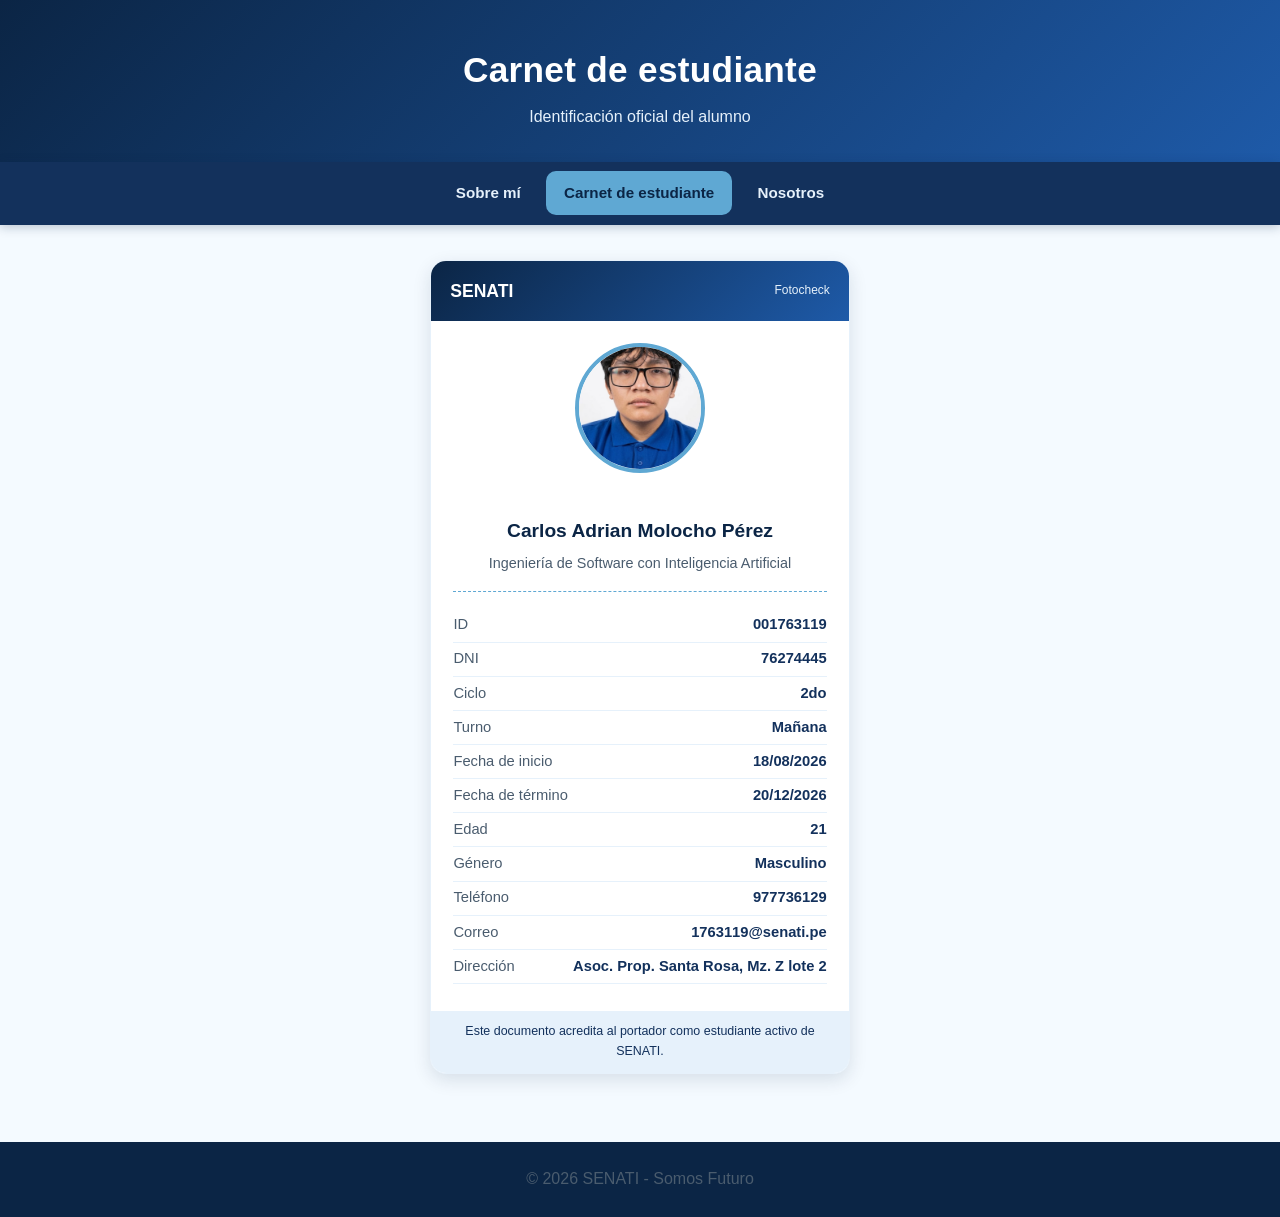
==== carnet.html @ 8405b0fd "Add files via upload" ====
<!DOCTYPE html>
<html lang="es">
<head>
    <meta charset="UTF-8">
    <meta name="viewport" content="width=device-width, initial-scale=1.0">
    <link rel="stylesheet" href="estilo.css">
    <title>Carnet de estudiante - Carlos Molocho</title>
</head>
<body>

    <header>
        <h1>Carnet de estudiante</h1>
        <p>Identificación oficial del alumno</p>
    </header>

    <nav>
        <a href="index.html">Sobre mí</a>
        <a href="carnet.html" class="activo">Carnet de estudiante</a>
        <a href="nosotros.html">Nosotros</a>
    </nav>

    <main>
        <div class="carnet">
            <div class="carnet-cabecera">
                <h2>SENATI</h2>
                <span>Fotocheck</span>
            </div>

            <div class="carnet-cuerpo">
                <img src="foto_estudiante.jpg" alt="Foto de Carlos Adrian Molocho Pérez" class="foto-carnet">

                <h3>Carlos Adrian Molocho Pérez</h3>
                <p class="carrera">Ingeniería de Software con Inteligencia Artificial</p>

                <div class="carnet-datos">
                    <p><span>ID</span> <strong>001763119</strong></p>
                    <p><span>DNI</span> <strong>76274445</strong></p>
                    <p><span>Ciclo</span> <strong>2do</strong></p>
                    <p><span>Turno</span> <strong>Mañana</strong></p>
                    <p><span>Fecha de inicio</span> <strong>18/08/2026</strong></p>
                    <p><span>Fecha de término</span> <strong>20/12/2026</strong></p>
                    <p><span>Edad</span> <strong>21</strong></p>
                    <p><span>Género</span> <strong>Masculino</strong></p>
                    <p><span>Teléfono</span> <strong>977736129</strong></p>
                    <p><span>Correo</span> <strong>1763119@senati.pe</strong></p>
                    <p><span>Dirección</span> <strong>Asoc. Prop. Santa Rosa, Mz. Z lote 2</strong></p>
                </div>
            </div>

            <div class="carnet-pie">
                Este documento acredita al portador como estudiante activo de SENATI.
            </div>
        </div>
    </main>

    <footer>
        <p>&copy; 2026 SENATI - Somos Futuro</p>
    </footer>

</body>
</html>
---- estilo.css ----
:root{
  --azul-noche:   #0B2545;   
  --azul-oscuro:  #13315C;   
  --azul-medio:   #1E5AA8;  
  --azul-claro:   #5FA8D3;   
  --azul-pastel:  #E6F1FB;   
  --azul-hielo:   #F4FAFF;   
  --blanco:       #FFFFFF;
  --texto:        #1C2B3A;
  --texto-suave:  #4A5C6E;

  --radio: 10px;
  --sombra: 0 6px 18px rgba(11, 37, 69, 0.12);
}

*{
  box-sizing: border-box;
}

html{
  scroll-behavior: smooth;
}

body{
  margin: 0;
  font-family: Arial, Helvetica, sans-serif;
  color: var(--texto);
  background: var(--azul-hielo);
  line-height: 1.6;
}

header{
  background: linear-gradient(135deg, var(--azul-noche) 0%, var(--azul-medio) 100%);
  color: var(--blanco);
  padding: 2.6rem 1.5rem 2rem;
  text-align: center;
}

header h1{
  margin: 0 0 0.4rem;
  font-size: 2.2rem;
  font-weight: 700;
  letter-spacing: 0.3px;
}

header p{
  margin: 0;
  font-size: 1rem;
  color: var(--azul-pastel);
}


nav{
  display: flex;
  justify-content: center;
  gap: 0.5rem;
  background: var(--azul-oscuro);
  padding: 0.6rem;
  flex-wrap: wrap;
  position: sticky;
  top: 0;
  z-index: 10;
  box-shadow: 0 2px 10px rgba(11, 37, 69, 0.25);
}

nav a{
  color: var(--azul-pastel);
  text-decoration: none;
  font-size: 0.95rem;
  font-weight: bold;
  padding: 0.6rem 1.1rem;
  border-radius: var(--radio);
  transition: background 0.2s ease, color 0.2s ease;
}

nav a:hover,
nav a:focus{
  background: var(--azul-medio);
  color: var(--blanco);
  outline: none;
}

nav a.activo{
  background: var(--azul-claro);
  color: var(--azul-noche);
}


main{
  max-width: 860px;
  margin: 2.2rem auto;
  padding: 0 1.2rem 2rem;
}

section.tarjeta,
article{
  background: var(--blanco);
  border: 1px solid var(--azul-pastel);
  border-left: 5px solid var(--azul-medio);
  border-radius: var(--radio);
  box-shadow: var(--sombra);
  padding: 1.6rem 1.8rem;
  margin-bottom: 1.6rem;
}

h2{
  color: var(--azul-noche);
  font-size: 1.5rem;
  margin-top: 0;
  border-bottom: 2px solid var(--azul-pastel);
  padding-bottom: 0.5rem;
}

h3{
  color: var(--azul-medio);
  font-size: 1.15rem;
  margin-bottom: 0.4rem;
}

p{
  font-size: 1rem;
  color: var(--texto-suave);
  margin: 0.35rem 0;
}

a{
  color: var(--azul-medio);
}


.ficha{
  display: grid;
  grid-template-columns: repeat(2, 1fr);
  gap: 0.3rem 1.5rem;
}

.ficha p strong{
  color: var(--azul-oscuro);
}

@media (max-width: 560px){
  .ficha{
    grid-template-columns: 1fr;
  }
}

.carnet{
  max-width: 420px;
  margin: 0 auto;
  background: var(--blanco);
  border-radius: 16px;
  overflow: hidden;
  box-shadow: var(--sombra);
  border: 1px solid var(--azul-pastel);
}

.carnet-cabecera{
  background: linear-gradient(135deg, var(--azul-noche) 0%, var(--azul-medio) 100%);
  color: var(--blanco);
  padding: 1rem 1.2rem;
  display: flex;
  align-items: center;
  justify-content: space-between;
}

.carnet-cabecera h2{
  color: var(--blanco);
  border: none;
  font-size: 1.1rem;
  margin: 0;
  padding: 0;
}

.carnet-cabecera span{
  font-size: 0.75rem;
  color: var(--azul-pastel);
}

.carnet-cuerpo{
  padding: 1.4rem;
  text-align: center;
}

.foto-carnet{
  width: 130px;
  height: 130px;
  object-fit: cover;
  border-radius: 50%;
  border: 4px solid var(--azul-claro);
  margin-bottom: 1rem;
  background: var(--azul-pastel);
}

.carnet-cuerpo h3{
  color: var(--azul-noche);
  font-size: 1.2rem;
  margin-bottom: 0.1rem;
}

.carnet-cuerpo .carrera{
  color: var(--texto-suave);
  font-size: 0.9rem;
  margin-bottom: 1rem;
}

.carnet-datos{
  text-align: left;
  border-top: 1px dashed var(--azul-claro);
  padding-top: 1rem;
}

.carnet-datos p{
  display: flex;
  justify-content: space-between;
  font-size: 0.92rem;
  margin: 0.3rem 0;
  border-bottom: 1px solid var(--azul-pastel);
  padding-bottom: 0.3rem;
}

.carnet-datos p strong{
  color: var(--azul-oscuro);
}

.carnet-pie{
  background: var(--azul-pastel);
  text-align: center;
  padding: 0.7rem;
  font-size: 0.78rem;
  color: var(--azul-oscuro);
}

.boton-externo{
  display: inline-block;
  margin-top: 0.6rem;
  background: var(--azul-medio);
  color: var(--blanco);
  text-decoration: none;
  padding: 0.7rem 1.4rem;
  border-radius: var(--radio);
  font-weight: bold;
  font-size: 0.95rem;
  transition: background 0.2s ease;
}

.boton-externo:hover{
  background: var(--azul-noche);
}

.lista-simple{
  list-style: none;
  padding: 0;
  margin: 0;
}

.lista-simple li{
  background: var(--azul-pastel);
  color: var(--azul-oscuro);
  padding: 0.6rem 1rem;
  border-radius: var(--radio);
  margin-bottom: 0.5rem;
  font-size: 0.95rem;
}

footer{
  background: var(--azul-noche);
  color: var(--azul-pastel);
  text-align: center;
  padding: 1.2rem;
  font-size: 0.85rem;
}
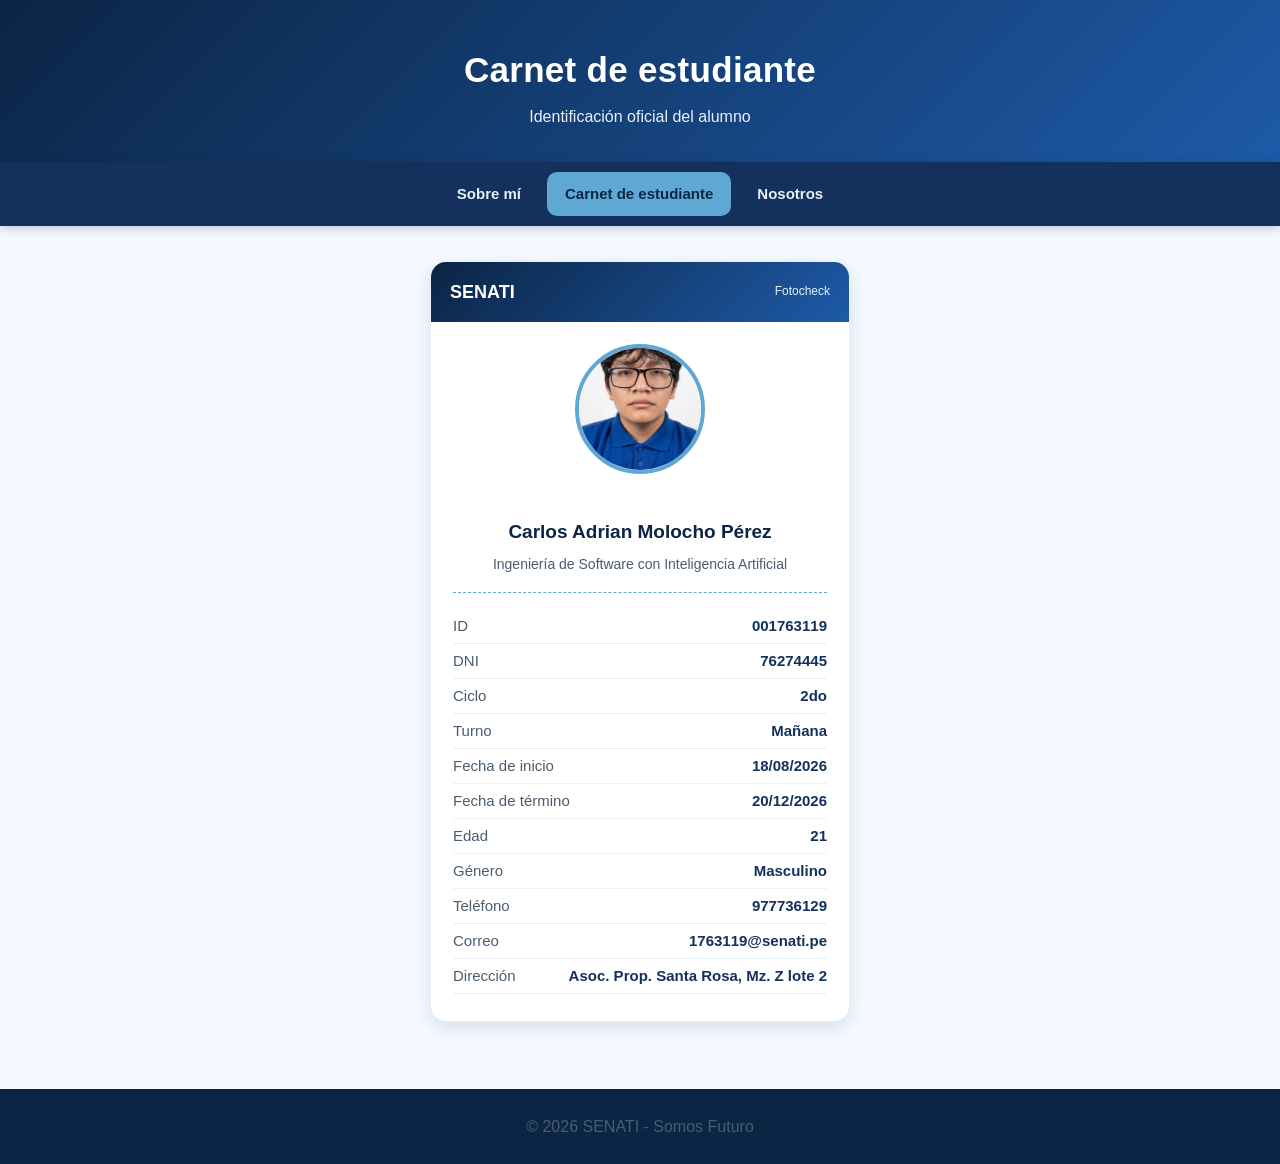
==== commit 1ab0fec3: "Remove accreditation footer from carnet.html Removed the footer section that accredits the document." ====
--- a/carnet.html
+++ b/carnet.html
@@ -46,10 +46,7 @@
                     <p><span>Dirección</span> <strong>Asoc. Prop. Santa Rosa, Mz. Z lote 2</strong></p>
                 </div>
             </div>
-
-            <div class="carnet-pie">
-                Este documento acredita al portador como estudiante activo de SENATI.
-            </div>
+            
         </div>
     </main>
 
--- a/estilo.css
+++ b/estilo.css
@@ -32,20 +32,20 @@
 header{
   background: linear-gradient(135deg, var(--azul-noche) 0%, var(--azul-medio) 100%);
   color: var(--blanco);
-  padding: 2.6rem 1.5rem 2rem;
+  padding: 42px 24px 32px;
   text-align: center;
 }
 
 header h1{
-  margin: 0 0 0.4rem;
-  font-size: 2.2rem;
+  margin: 0 0 6px;
+  font-size: 35px;
   font-weight: 700;
   letter-spacing: 0.3px;
 }
 
 header p{
   margin: 0;
-  font-size: 1rem;
+  font-size: 16px;
   color: var(--azul-pastel);
 }
 
@@ -53,9 +53,9 @@
 nav{
   display: flex;
   justify-content: center;
-  gap: 0.5rem;
+  gap: 8px;
   background: var(--azul-oscuro);
-  padding: 0.6rem;
+  padding: 10px;
   flex-wrap: wrap;
   position: sticky;
   top: 0;
@@ -66,9 +66,9 @@
 nav a{
   color: var(--azul-pastel);
   text-decoration: none;
-  font-size: 0.95rem;
+  font-size: 15px;
   font-weight: bold;
-  padding: 0.6rem 1.1rem;
+  padding: 10px 18px;
   border-radius: var(--radio);
   transition: background 0.2s ease, color 0.2s ease;
 }
@@ -88,8 +88,8 @@
 
 main{
   max-width: 860px;
-  margin: 2.2rem auto;
-  padding: 0 1.2rem 2rem;
+  margin: 35px auto;
+  padding: 0 19px 32px;
 }
 
 section.tarjeta,
@@ -99,28 +99,28 @@
   border-left: 5px solid var(--azul-medio);
   border-radius: var(--radio);
   box-shadow: var(--sombra);
-  padding: 1.6rem 1.8rem;
-  margin-bottom: 1.6rem;
+  padding: 26px 29px;
+  margin-bottom: 26px;
 }
 
 h2{
   color: var(--azul-noche);
-  font-size: 1.5rem;
+  font-size: 24px;
   margin-top: 0;
   border-bottom: 2px solid var(--azul-pastel);
-  padding-bottom: 0.5rem;
+  padding-bottom: 8px;
 }
 
 h3{
   color: var(--azul-medio);
-  font-size: 1.15rem;
-  margin-bottom: 0.4rem;
+  font-size: 18px;
+  margin-bottom: 6px;
 }
 
 p{
-  font-size: 1rem;
+  font-size: 16px;
   color: var(--texto-suave);
-  margin: 0.35rem 0;
+  margin: 6px 0;
 }
 
 a{
@@ -131,7 +131,7 @@
 .ficha{
   display: grid;
   grid-template-columns: repeat(2, 1fr);
-  gap: 0.3rem 1.5rem;
+  gap: 5px 24px;
 }
 
 .ficha p strong{
@@ -157,7 +157,7 @@
 .carnet-cabecera{
   background: linear-gradient(135deg, var(--azul-noche) 0%, var(--azul-medio) 100%);
   color: var(--blanco);
-  padding: 1rem 1.2rem;
+  padding: 16px 19px;
   display: flex;
   align-items: center;
   justify-content: space-between;
@@ -166,18 +166,18 @@
 .carnet-cabecera h2{
   color: var(--blanco);
   border: none;
-  font-size: 1.1rem;
+  font-size: 18px;
   margin: 0;
   padding: 0;
 }
 
 .carnet-cabecera span{
-  font-size: 0.75rem;
+  font-size: 12px;
   color: var(--azul-pastel);
 }
 
 .carnet-cuerpo{
-  padding: 1.4rem;
+  padding: 22px;
   text-align: center;
 }
 
@@ -187,35 +187,35 @@
   object-fit: cover;
   border-radius: 50%;
   border: 4px solid var(--azul-claro);
-  margin-bottom: 1rem;
+  margin-bottom: 16px;
   background: var(--azul-pastel);
 }
 
 .carnet-cuerpo h3{
   color: var(--azul-noche);
-  font-size: 1.2rem;
-  margin-bottom: 0.1rem;
+  font-size: 19px;
+  margin-bottom: 2px;
 }
 
 .carnet-cuerpo .carrera{
   color: var(--texto-suave);
-  font-size: 0.9rem;
-  margin-bottom: 1rem;
+  font-size: 14px;
+  margin-bottom: 16px;
 }
 
 .carnet-datos{
   text-align: left;
   border-top: 1px dashed var(--azul-claro);
-  padding-top: 1rem;
+  padding-top: 16px;
 }
 
 .carnet-datos p{
   display: flex;
   justify-content: space-between;
-  font-size: 0.92rem;
-  margin: 0.3rem 0;
+  font-size: 15px;
+  margin: 5px 0;
   border-bottom: 1px solid var(--azul-pastel);
-  padding-bottom: 0.3rem;
+  padding-bottom: 5px;
 }
 
 .carnet-datos p strong{
@@ -225,21 +225,21 @@
 .carnet-pie{
   background: var(--azul-pastel);
   text-align: center;
-  padding: 0.7rem;
-  font-size: 0.78rem;
+  padding: 11px;
+  font-size: 12px;
   color: var(--azul-oscuro);
 }
 
 .boton-externo{
   display: inline-block;
-  margin-top: 0.6rem;
+  margin-top: 10px;
   background: var(--azul-medio);
   color: var(--blanco);
   text-decoration: none;
-  padding: 0.7rem 1.4rem;
+  padding: 11px 22px;
   border-radius: var(--radio);
   font-weight: bold;
-  font-size: 0.95rem;
+  font-size: 15px;
   transition: background 0.2s ease;
 }
 
@@ -256,16 +256,17 @@
 .lista-simple li{
   background: var(--azul-pastel);
   color: var(--azul-oscuro);
-  padding: 0.6rem 1rem;
-  border-radius: var(--radio);
-  margin-bottom: 0.5rem;
-  font-size: 0.95rem;
-}
+  padding: 10px 16px;
+  border-radius: var(--radio);
+  margin-bottom: 8px;
+  font-size: 15px;
+}
+
 
 footer{
   background: var(--azul-noche);
   color: var(--azul-pastel);
   text-align: center;
-  padding: 1.2rem;
-  font-size: 0.85rem;
-}
+  padding: 19px;
+  font-size: 14px;
+}
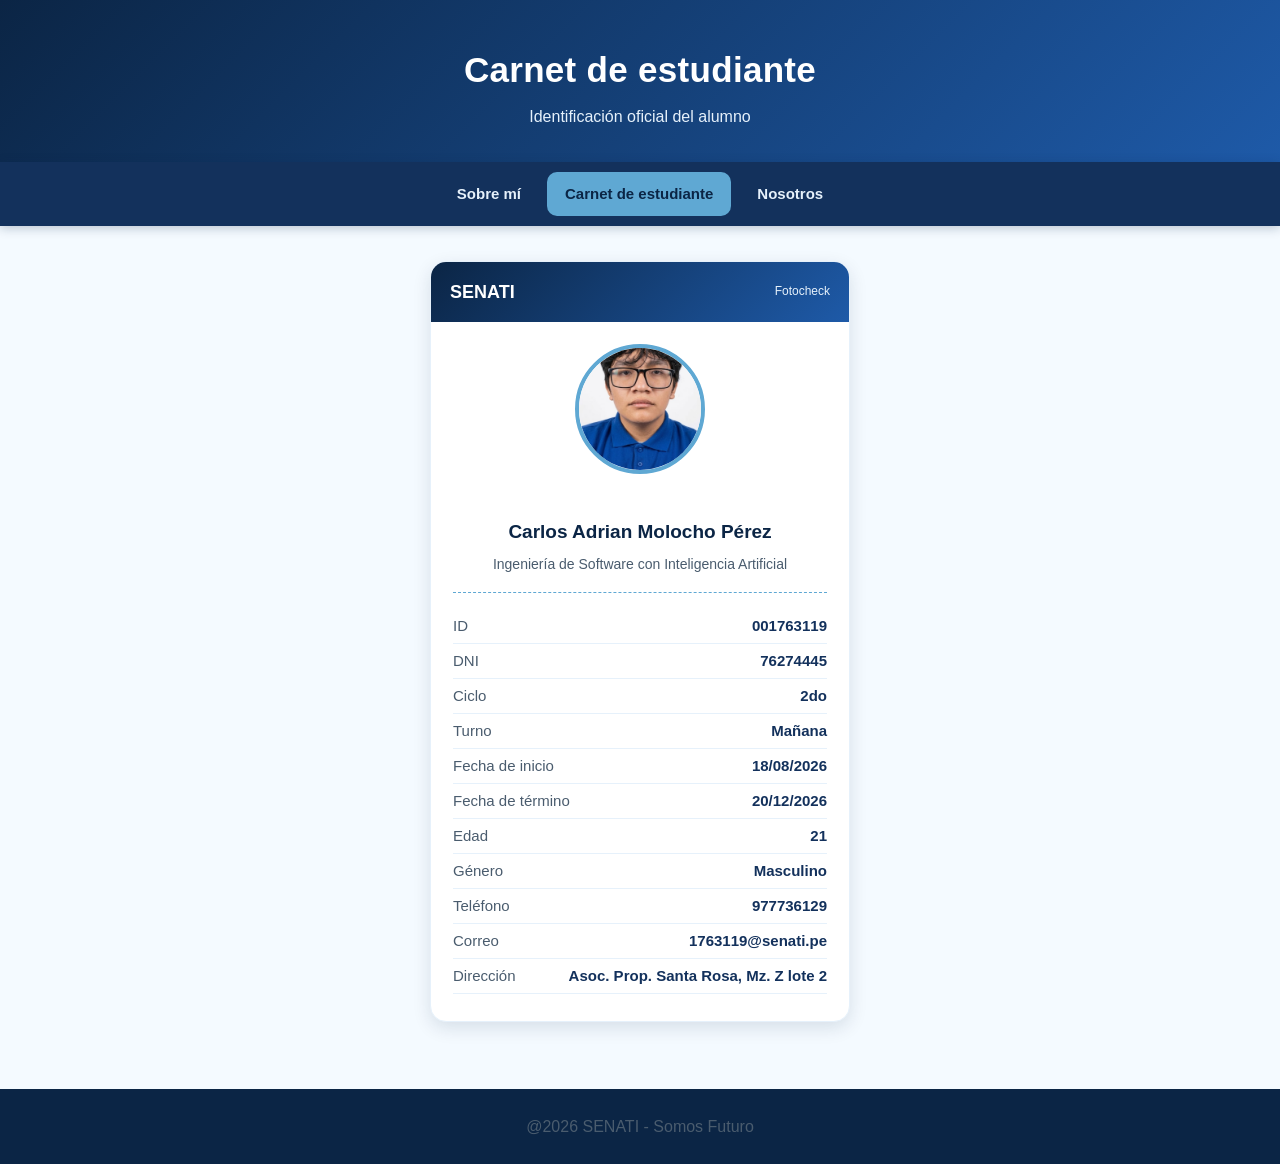
==== commit 24d703fe: "Update footer copyright format in carnet.html" ====
--- a/carnet.html
+++ b/carnet.html
@@ -45,13 +45,11 @@
                     <p><span>Correo</span> <strong>1763119@senati.pe</strong></p>
                     <p><span>Dirección</span> <strong>Asoc. Prop. Santa Rosa, Mz. Z lote 2</strong></p>
                 </div>
-            </div>
-            
-        </div>
+                
     </main>
 
     <footer>
-        <p>&copy; 2026 SENATI - Somos Futuro</p>
+        <p>@2026 SENATI - Somos Futuro</p>
     </footer>
 
 </body>
